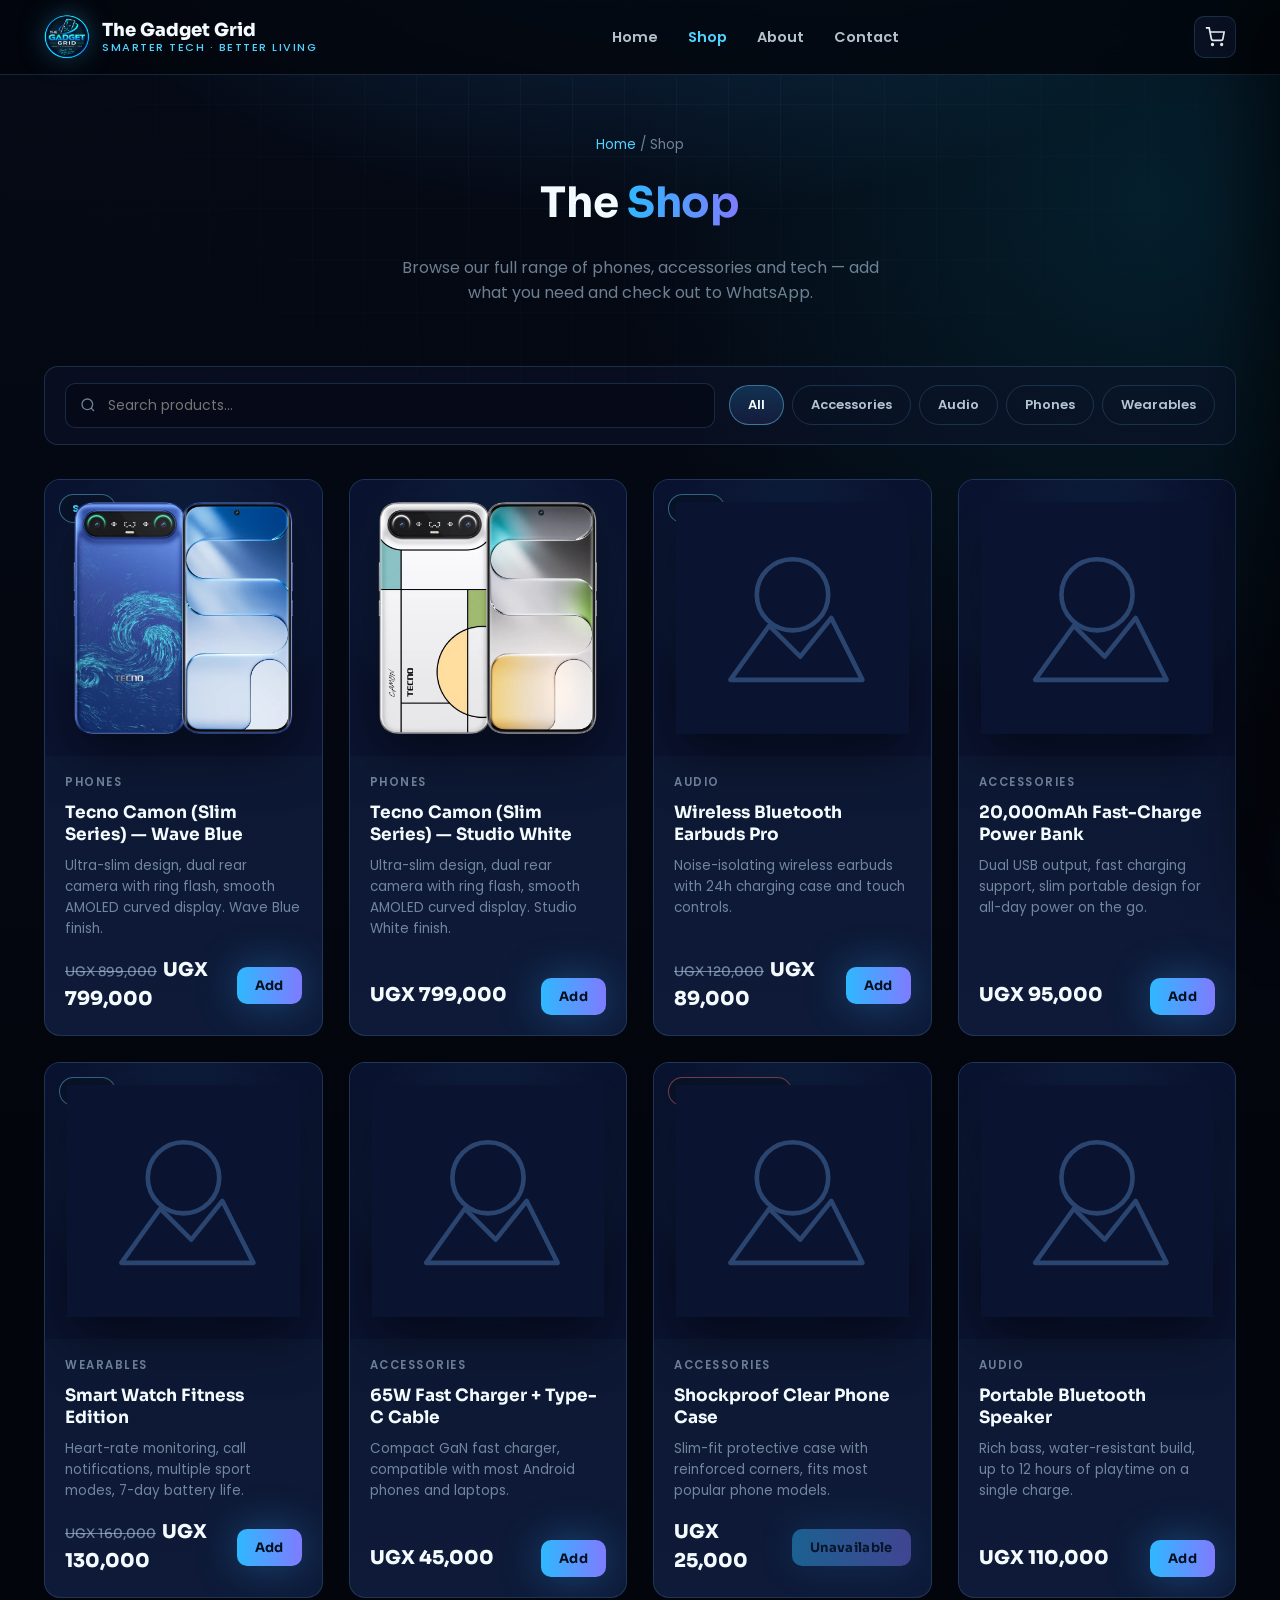
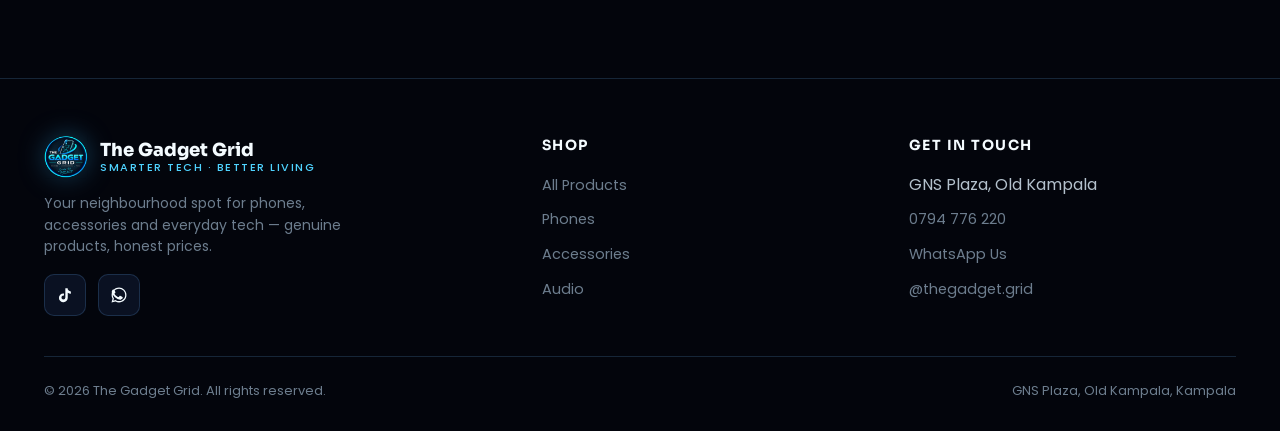
==== shop.html @ 820ccf5f "Add files via upload" ====
<!DOCTYPE html>
<html lang="en">
<head>
<meta charset="UTF-8">
<meta name="viewport" content="width=device-width, initial-scale=1.0">
<title>Shop — The Gadget Grid</title>
<meta name="description" content="Browse phones, accessories, audio and everyday tech at The Gadget Grid, GNS Plaza, Old Kampala.">
<link rel="icon" href="assets/logo.png">
<link rel="stylesheet" href="css/style.css">
</head>
<body class="bg-grid">

<header class="site-header">
  <div class="nav">
    <a href="index.html" class="brand">
      <img src="assets/logo.png" alt="The Gadget Grid logo">
      <div class="brand-name">The Gadget Grid<small>Smarter Tech · Better Living</small></div>
    </a>
    <nav class="nav-links" id="navLinks">
      <a href="index.html">Home</a>
      <a href="shop.html" class="active">Shop</a>
      <a href="index.html#about">About</a>
      <a href="index.html#contact">Contact</a>
    </nav>
    <div class="nav-right">
      <button class="icon-btn" id="cartOpenBtn" aria-label="Open cart">
        <svg width="20" height="20" viewBox="0 0 24 24" fill="none" stroke="currentColor" stroke-width="2"><circle cx="9" cy="21" r="1"/><circle cx="20" cy="21" r="1"/><path d="M1 1h4l2.68 13.39a2 2 0 0 0 2 1.61h9.72a2 2 0 0 0 2-1.61L23 6H6"/></svg>
        <span class="cart-badge" style="display:none">0</span>
      </button>
      <button class="icon-btn nav-toggle" id="navToggle" aria-label="Menu">
        <svg width="20" height="20" viewBox="0 0 24 24" fill="none" stroke="currentColor" stroke-width="2"><line x1="3" y1="12" x2="21" y2="12"/><line x1="3" y1="6" x2="21" y2="6"/><line x1="3" y1="18" x2="21" y2="18"/></svg>
      </button>
    </div>
  </div>
</header>

<section class="page-hero">
  <div class="container">
    <div class="breadcrumb"><a href="index.html">Home</a> / Shop</div>
    <h1>The <span class="accent">Shop</span></h1>
    <p style="color:var(--text-2); max-width:520px; margin:14px auto 0;">Browse our full range of phones, accessories and tech — add what you need and check out to WhatsApp.</p>
  </div>
</section>

<section class="section" style="padding-top:20px;">
  <div class="container">
    <div class="shop-toolbar">
      <div class="search-box">
        <svg width="16" height="16" viewBox="0 0 24 24" fill="none" stroke="currentColor" stroke-width="2"><circle cx="11" cy="11" r="8"/><line x1="21" y1="21" x2="16.65" y2="16.65"/></svg>
        <input type="text" id="searchInput" placeholder="Search products…">
      </div>
      <div class="filter-pills" id="filterPills"></div>
    </div>

    <div class="grid-products" id="shopGrid">
      <div class="empty-state">Loading products…</div>
    </div>
  </div>
</section>

<footer class="site-footer">
  <div class="container">
    <div class="footer-grid">
      <div class="footer-brand">
        <div class="brand">
          <img src="assets/logo.png" alt="The Gadget Grid logo" style="width:44px;height:44px;">
          <div class="brand-name">The Gadget Grid<small>Smarter Tech · Better Living</small></div>
        </div>
        <p>Your neighbourhood spot for phones, accessories and everyday tech — genuine products, honest prices.</p>
        <div class="social-row">
          <a class="icon-btn" href="https://www.tiktok.com/@thegadget.grid" target="_blank" rel="noopener" aria-label="TikTok">
            <svg width="18" height="18" viewBox="0 0 24 24" fill="currentColor"><path d="M16.6 5.82s.51.5 0 0A4.278 4.278 0 0 1 15.54 3h-3.09v12.4a2.59 2.59 0 1 1-2.59-2.59c.27 0 .53.04.77.12V9.94a5.89 5.89 0 0 0-.77-.05A5.89 5.89 0 1 0 15.68 15.4V9.13a7.14 7.14 0 0 0 4.16 1.34V7.4a4.278 4.278 0 0 1-3.24-1.58z"/></svg>
          </a>
          <a class="icon-btn" href="https://wa.me/256794776220" target="_blank" rel="noopener" data-whatsapp-link aria-label="WhatsApp">
            <svg width="18" height="18" viewBox="0 0 24 24" fill="currentColor"><path d="M12.04 2C6.58 2 2.13 6.45 2.13 11.91c0 1.75.46 3.48 1.32 5L2 22l5.24-1.38a9.9 9.9 0 0 0 4.8 1.22h.01c5.46 0 9.9-4.45 9.9-9.91 0-2.65-1.03-5.14-2.9-7.01A9.87 9.87 0 0 0 12.04 2m0 1.67a8.23 8.23 0 0 1 8.23 8.24c0 4.54-3.7 8.23-8.24 8.23a8.2 8.2 0 0 1-4.19-1.15l-.3-.18-3.11.82.83-3.03-.2-.31a8.2 8.2 0 0 1-1.26-4.38c0-4.54 3.7-8.24 8.24-8.24m4.72 11.02c-.09-.15-.33-.24-.68-.42-.36-.18-2.1-1.04-2.42-1.16-.33-.12-.57-.18-.8.18-.24.36-.92 1.16-1.13 1.4-.21.24-.42.27-.77.09-.36-.18-1.5-.56-2.86-1.78-1.06-.94-1.77-2.11-1.98-2.47-.21-.36-.02-.55.16-.73.16-.16.36-.42.55-.63.18-.21.24-.36.36-.6.12-.24.06-.45-.03-.63-.09-.18-.8-1.94-1.1-2.66-.29-.7-.58-.6-.8-.61-.21-.01-.45-.01-.69-.01-.24 0-.63.09-.96.45-.33.36-1.26 1.23-1.26 3s1.29 3.48 1.47 3.72c.18.24 2.54 3.88 6.16 5.44.86.37 1.53.6 2.05.76.86.27 1.65.24 2.27.14.69-.1 2.1-.86 2.4-1.69.3-.83.3-1.54.21-1.69z"/></svg>
          </a>
        </div>
      </div>
      <div class="footer-col">
        <h4>Shop</h4>
        <ul>
          <li><a href="shop.html">All Products</a></li>
          <li><a href="shop.html?cat=Phones">Phones</a></li>
          <li><a href="shop.html?cat=Accessories">Accessories</a></li>
          <li><a href="shop.html?cat=Audio">Audio</a></li>
        </ul>
      </div>
      <div class="footer-col">
        <h4>Get In Touch</h4>
        <ul>
          <li>GNS Plaza, Old Kampala</li>
          <li><a href="tel:0794776220">0794 776 220</a></li>
          <li><a href="https://wa.me/256794776220" data-whatsapp-link>WhatsApp Us</a></li>
          <li><a href="https://www.tiktok.com/@thegadget.grid" target="_blank" rel="noopener">@thegadget.grid</a></li>
        </ul>
      </div>
    </div>
    <div class="footer-bottom">
      <span>&copy; <span id="year"></span> The Gadget Grid. All rights reserved.</span>
      <span>GNS Plaza, Old Kampala, Kampala</span>
    </div>
  </div>
</footer>

<div class="overlay" id="cartOverlay"></div>
<aside class="cart-drawer" id="cartDrawer">
  <div class="cart-head">
    <h3>Your Cart</h3>
    <button class="cart-close" id="cartCloseBtn">&times;</button>
  </div>
  <div class="cart-items" id="cartItems"></div>
  <div class="cart-foot">
    <div class="cart-total-row"><span>Total</span><span id="cartTotal">UGX 0</span></div>
    <a href="checkout.html" class="btn btn-primary btn-block">Checkout</a>
  </div>
</aside>
<div class="toast" id="toast"></div>

<script src="js/config.js"></script>
<script src="js/products.js"></script>
<script src="js/cart.js"></script>
<script src="js/ui.js"></script>
<script>
  let ALL_PRODUCTS = [];
  let ACTIVE_CATEGORY = "All";

  function getParam(name) {
    return new URLSearchParams(window.location.search).get(name);
  }

  async function initShop() {
    ALL_PRODUCTS = await loadProducts();
    registerProducts(ALL_PRODUCTS);

    const categories = ["All", ...Array.from(new Set(ALL_PRODUCTS.map(p => p.category))).sort()];
    const fromUrl = getParam("cat");
    if (fromUrl && categories.includes(fromUrl)) ACTIVE_CATEGORY = fromUrl;

    document.getElementById("filterPills").innerHTML = categories.map(c =>
      `<button class="pill ${c === ACTIVE_CATEGORY ? "active" : ""}" data-cat="${c}">${c}</button>`
    ).join("");

    document.querySelectorAll(".pill").forEach(btn => {
      btn.addEventListener("click", () => {
        ACTIVE_CATEGORY = btn.getAttribute("data-cat");
        document.querySelectorAll(".pill").forEach(b => b.classList.remove("active"));
        btn.classList.add("active");
        renderShopGrid();
      });
    });

    document.getElementById("searchInput").addEventListener("input", renderShopGrid);

    renderShopGrid();
  }

  function renderShopGrid() {
    const query = (document.getElementById("searchInput").value || "").toLowerCase().trim();
    let list = ALL_PRODUCTS;
    if (ACTIVE_CATEGORY !== "All") list = list.filter(p => p.category === ACTIVE_CATEGORY);
    if (query) list = list.filter(p =>
      p.name.toLowerCase().includes(query) || (p.description || "").toLowerCase().includes(query)
    );

    const grid = document.getElementById("shopGrid");
    if (!list.length) {
      grid.innerHTML = `<div class="empty-state" style="grid-column:1/-1;">No products match your search. Try a different keyword or category.</div>`;
      return;
    }
    grid.innerHTML = list.map(productCardHTML).join("");
  }

  initShop();
</script>
</body>
</html>
---- css/style.css ----
/* ==========================================================================
   The Gadget Grid — Site Styles
   Theme: dark navy / neon blue-cyan, matches brand logo + poster
   ========================================================================== */

@import url('https://fonts.googleapis.com/css2?family=Poppins:wght@400;500;600;700;800&family=Sora:wght@600;700;800&display=swap');

:root{
  --bg-0:#03050c;
  --bg-1:#050a16;
  --bg-2:#0a1226;
  --panel:#0c1630;
  --panel-2:#0e1a38;
  --border:rgba(110,190,255,0.18);
  --border-strong:rgba(110,210,255,0.45);
  --text-0:#f4fbff;
  --text-1:rgba(220,235,248,0.82);
  --text-2:rgba(175,200,222,0.62);
  --cyan:#4fd3ff;
  --blue:#2fa8ff;
  --violet:#7f7bff;
  --grad: linear-gradient(90deg,#2fb8ff,#7f7bff);
  --shadow-glow: 0 0 40px rgba(50,170,255,0.35);
  --radius:16px;
  --maxw:1240px;
}

*,*::before,*::after{ box-sizing:border-box; }
html{ scroll-behavior:smooth; }
body{
  margin:0;
  background: var(--bg-0);
  color:var(--text-1);
  font-family:'Poppins',sans-serif;
  font-size:16px;
  line-height:1.55;
  -webkit-font-smoothing:antialiased;
}

img{ max-width:100%; display:block; }
a{ color:inherit; text-decoration:none; }
ul{ list-style:none; margin:0; padding:0; }
button{ font-family:inherit; cursor:pointer; }
input,select,textarea{ font-family:inherit; }

.container{ max-width:var(--maxw); margin:0 auto; padding:0 24px; }

h1,h2,h3,h4{
  font-family:'Sora',sans-serif;
  color:var(--text-0);
  margin:0 0 .5em;
  letter-spacing:-0.3px;
}

.accent{
  background: var(--grad);
  -webkit-background-clip:text;
  background-clip:text;
  color:transparent;
}

.eyebrow{
  display:inline-flex;
  align-items:center;
  gap:10px;
  padding:8px 20px;
  border-radius:999px;
  border:1px solid var(--border-strong);
  background: linear-gradient(180deg, rgba(20,45,75,0.55), rgba(10,20,40,0.35));
  color:#a9e6ff;
  font-family:'Sora',sans-serif;
  font-weight:700;
  font-size:12px;
  letter-spacing:3px;
  text-transform:uppercase;
}

/* backgrounds --------------------------------------------------------- */
.bg-grid{
  position:relative;
  background:
    radial-gradient(1100px 700px at 50% -10%, rgba(45,160,255,0.28), rgba(45,160,255,0) 60%),
    radial-gradient(900px 900px at 90% 10%, rgba(0,225,255,0.10), rgba(0,225,255,0) 60%),
    linear-gradient(180deg, var(--bg-1) 0%, var(--bg-0) 60%);
}
.bg-grid::before{
  content:"";
  position:absolute; inset:0;
  background-image:
    linear-gradient(rgba(80,190,255,0.06) 1px, transparent 1px),
    linear-gradient(90deg, rgba(80,190,255,0.06) 1px, transparent 1px);
  background-size:52px 52px;
  -webkit-mask-image: radial-gradient(1000px 700px at 50% 0%, #000 0%, transparent 75%);
  mask-image: radial-gradient(1000px 700px at 50% 0%, #000 0%, transparent 75%);
  pointer-events:none;
}

/* buttons --------------------------------------------------------------- */
.btn{
  display:inline-flex;
  align-items:center;
  justify-content:center;
  gap:10px;
  padding:14px 30px;
  border-radius:12px;
  font-family:'Sora',sans-serif;
  font-weight:700;
  font-size:15px;
  letter-spacing:.3px;
  border:none;
  transition:transform .15s ease, box-shadow .15s ease, opacity .15s ease;
}
.btn:active{ transform:translateY(1px); }
.btn-primary{
  background: var(--grad);
  color:#04101f;
  box-shadow: var(--shadow-glow);
}
.btn-primary:hover{ opacity:.92; box-shadow:0 0 55px rgba(60,180,255,0.5); }
.btn-outline{
  background:transparent;
  color:var(--text-0);
  border:1px solid var(--border-strong);
}
.btn-outline:hover{ background:rgba(80,190,255,0.08); }
.btn-block{ width:100%; }
.btn-sm{ padding:10px 18px; font-size:13px; border-radius:10px; }
.btn[disabled]{ opacity:.45; cursor:not-allowed; }

/* nav --------------------------------------------------------------- */
.site-header{
  position:sticky; top:0; z-index:100;
  background:rgba(3,5,12,0.82);
  backdrop-filter:blur(14px);
  border-bottom:1px solid var(--border);
}
.nav{
  display:flex; align-items:center; justify-content:space-between;
  padding:14px 24px;
  max-width:var(--maxw); margin:0 auto;
}
.brand{ display:flex; align-items:center; gap:12px; }
.brand img{ width:46px; height:46px; object-fit:contain; filter:drop-shadow(0 0 12px rgba(60,190,255,0.5)); }
.brand-name{ font-family:'Sora',sans-serif; font-weight:800; color:var(--text-0); font-size:18px; line-height:1.15; }
.brand-name small{ display:block; font-family:'Poppins',sans-serif; font-weight:500; font-size:11px; letter-spacing:1.5px; color:var(--cyan); text-transform:uppercase; }

.nav-links{ display:flex; align-items:center; gap:30px; }
.nav-links a{
  font-weight:600; font-size:14.5px; color:var(--text-1);
  position:relative; padding:6px 0;
}
.nav-links a:hover{ color:var(--text-0); }
.nav-links a.active{ color:var(--cyan); }

.nav-right{ display:flex; align-items:center; gap:14px; }

.icon-btn{
  position:relative;
  width:42px; height:42px;
  border-radius:10px;
  border:1px solid var(--border);
  background:rgba(15,25,50,0.6);
  display:flex; align-items:center; justify-content:center;
  color:var(--text-0);
}
.icon-btn:hover{ border-color:var(--border-strong); }
.cart-badge{
  position:absolute; top:-6px; right:-6px;
  min-width:20px; height:20px; padding:0 5px;
  border-radius:999px;
  background:var(--grad);
  color:#04101f;
  font-size:11px; font-weight:800;
  display:flex; align-items:center; justify-content:center;
}

.nav-toggle{ display:none; }

/* hero --------------------------------------------------------------- */
.hero{
  padding:92px 0 70px;
  text-align:center;
  position:relative;
  overflow:hidden;
}
.hero .eyebrow{ margin-bottom:26px; }
.hero h1{ font-size:56px; line-height:1.06; max-width:820px; margin-left:auto; margin-right:auto; }
.hero p.lead{ max-width:560px; margin:22px auto 0; font-size:18px; color:var(--text-1); }
.hero-cta{ display:flex; gap:16px; justify-content:center; margin-top:38px; flex-wrap:wrap; }

.hero-media{
  margin-top:56px;
  display:flex; justify-content:center;
}
.hero-media img{
  max-width:920px;
  width:100%;
  border-radius:22px;
  border:1px solid var(--border);
  box-shadow:0 30px 90px rgba(0,0,0,0.55), 0 0 60px rgba(50,150,255,0.18);
}

/* section shell --------------------------------------------------------------- */
.section{ padding:80px 0; }
.section-head{ text-align:center; max-width:640px; margin:0 auto 46px; }
.section-head h2{ font-size:36px; }
.section-head p{ color:var(--text-2); font-size:16px; margin-top:10px; }

/* product grid --------------------------------------------------------------- */
.grid-products{
  display:grid;
  grid-template-columns:repeat(auto-fill, minmax(250px,1fr));
  gap:26px;
}

.card{
  background:linear-gradient(180deg, var(--panel), var(--panel-2));
  border:1px solid var(--border);
  border-radius:var(--radius);
  overflow:hidden;
  display:flex; flex-direction:column;
  transition:transform .18s ease, border-color .18s ease, box-shadow .18s ease;
  position:relative;
}
.card:hover{
  transform:translateY(-6px);
  border-color:var(--border-strong);
  box-shadow:0 24px 50px rgba(0,0,0,0.45), 0 0 34px rgba(50,160,255,0.16);
}
.card-media{
  position:relative;
  aspect-ratio:1/1;
  display:flex; align-items:center; justify-content:center;
  background:
    radial-gradient(220px 220px at 50% 40%, rgba(60,180,255,0.16), rgba(60,180,255,0) 70%),
    #0a1330;
  padding:22px;
}
.card-media img{ max-height:100%; max-width:100%; object-fit:contain; filter:drop-shadow(0 18px 26px rgba(0,0,0,0.5)); }
.badge{
  position:absolute; top:14px; left:14px;
  padding:5px 12px;
  border-radius:999px;
  font-size:11px; font-weight:700; letter-spacing:1px; text-transform:uppercase;
  background:rgba(10,20,40,0.75);
  border:1px solid var(--border-strong);
  color:var(--cyan);
}
.badge.out{ color:#ff8f8f; border-color:rgba(255,120,120,0.45); }
.card-body{ padding:18px 20px 20px; display:flex; flex-direction:column; gap:10px; flex:1; }
.card-cat{ font-size:11.5px; letter-spacing:1.5px; text-transform:uppercase; color:var(--text-2); font-weight:600; }
.card-title{ font-family:'Sora',sans-serif; font-weight:700; color:var(--text-0); font-size:17px; line-height:1.3; }
.card-desc{ font-size:13.5px; color:var(--text-2); flex:1; }
.card-foot{ display:flex; align-items:center; justify-content:space-between; gap:10px; margin-top:6px; }
.price{ font-family:'Sora',sans-serif; font-weight:800; color:var(--text-0); font-size:19px; }
.price .old{ font-size:13px; font-weight:500; color:var(--text-2); text-decoration:line-through; margin-right:6px; }

/* shop controls --------------------------------------------------------------- */
.shop-toolbar{
  display:flex; flex-wrap:wrap; gap:14px; align-items:center; justify-content:space-between;
  margin-bottom:34px;
  padding:16px 20px;
  border:1px solid var(--border);
  border-radius:14px;
  background:rgba(12,20,45,0.5);
}
.search-box{
  display:flex; align-items:center; gap:10px;
  background:rgba(4,8,20,0.6);
  border:1px solid var(--border);
  border-radius:10px;
  padding:10px 14px;
  min-width:240px; flex:1;
}
.search-box input{
  background:transparent; border:none; outline:none; color:var(--text-0); width:100%; font-size:14px;
}
.search-box svg{ flex-shrink:0; color:var(--text-2); }

.filter-pills{ display:flex; gap:8px; flex-wrap:wrap; }
.pill{
  padding:9px 18px;
  border-radius:999px;
  border:1px solid var(--border);
  background:transparent;
  color:var(--text-1);
  font-size:13px; font-weight:600;
}
.pill.active{
  border-color:var(--border-strong);
  background:linear-gradient(180deg, rgba(50,170,255,0.22), rgba(120,120,255,0.12));
  color:var(--text-0);
}

.empty-state{ text-align:center; padding:70px 20px; color:var(--text-2); }

/* about / info panels --------------------------------------------------------------- */
.panel-grid{
  display:grid;
  grid-template-columns:repeat(auto-fit, minmax(240px,1fr));
  gap:22px;
}
.info-card{
  border:1px solid var(--border);
  border-radius:var(--radius);
  padding:26px;
  background:linear-gradient(180deg, var(--panel), var(--panel-2));
}
.info-card .ic{
  width:46px; height:46px; border-radius:12px;
  display:flex; align-items:center; justify-content:center;
  background:rgba(60,180,255,0.12);
  border:1px solid var(--border-strong);
  color:var(--cyan);
  margin-bottom:16px;
}
.info-card h3{ font-size:17px; margin-bottom:6px; }
.info-card p{ color:var(--text-2); font-size:14.5px; margin:0; }
.info-card a{ color:var(--cyan); font-weight:600; }

/* footer --------------------------------------------------------------- */
.site-footer{
  border-top:1px solid var(--border);
  background:var(--bg-0);
  padding:56px 0 30px;
}
.footer-grid{
  display:grid;
  grid-template-columns:1.4fr 1fr 1fr;
  gap:40px;
  margin-bottom:40px;
}
.footer-brand p{ color:var(--text-2); font-size:14px; max-width:320px; margin-top:14px; }
.footer-col h4{ font-size:14px; text-transform:uppercase; letter-spacing:1.5px; color:var(--text-0); margin-bottom:16px; }
.footer-col li{ margin-bottom:10px; }
.footer-col a{ color:var(--text-2); font-size:14.5px; }
.footer-col a:hover{ color:var(--cyan); }
.social-row{ display:flex; gap:12px; margin-top:16px; }
.footer-bottom{
  border-top:1px solid var(--border);
  padding-top:24px;
  display:flex; justify-content:space-between; flex-wrap:wrap; gap:10px;
  color:var(--text-2); font-size:13px;
}

/* cart drawer --------------------------------------------------------------- */
.overlay{
  position:fixed; inset:0; background:rgba(2,4,10,0.6);
  backdrop-filter:blur(2px);
  opacity:0; pointer-events:none; transition:opacity .25s ease;
  z-index:200;
}
.overlay.open{ opacity:1; pointer-events:auto; }

.cart-drawer{
  position:fixed; top:0; right:0; bottom:0;
  width:420px; max-width:92vw;
  background:var(--bg-1);
  border-left:1px solid var(--border);
  z-index:210;
  display:flex; flex-direction:column;
  transform:translateX(100%);
  transition:transform .28s ease;
  box-shadow:-30px 0 60px rgba(0,0,0,0.5);
}
.cart-drawer.open{ transform:translateX(0); }
.cart-head{
  display:flex; align-items:center; justify-content:space-between;
  padding:22px 24px; border-bottom:1px solid var(--border);
}
.cart-head h3{ margin:0; font-size:19px; }
.cart-close{ background:none; border:none; color:var(--text-1); font-size:22px; }
.cart-items{ flex:1; overflow-y:auto; padding:10px 24px; }
.cart-item{
  display:flex; gap:14px; padding:16px 0; border-bottom:1px solid var(--border);
}
.cart-item img{ width:64px; height:64px; object-fit:contain; background:#0a1330; border-radius:10px; padding:6px; border:1px solid var(--border); }
.cart-item-info{ flex:1; }
.cart-item-info .name{ font-weight:600; color:var(--text-0); font-size:14.5px; }
.cart-item-info .meta{ font-size:12.5px; color:var(--text-2); margin-top:2px; }
.qty-row{ display:flex; align-items:center; gap:10px; margin-top:8px; }
.qty-btn{
  width:26px; height:26px; border-radius:7px; border:1px solid var(--border);
  background:transparent; color:var(--text-0); font-weight:700; font-size:14px;
  display:flex; align-items:center; justify-content:center;
}
.qty-val{ font-size:13.5px; font-weight:700; min-width:16px; text-align:center; }
.remove-link{ font-size:12px; color:#ff9a9a; margin-left:auto; font-weight:600; }
.cart-foot{ padding:22px 24px; border-top:1px solid var(--border); }
.cart-total-row{ display:flex; justify-content:space-between; font-family:'Sora',sans-serif; font-weight:700; color:var(--text-0); font-size:17px; margin-bottom:16px; }

/* forms --------------------------------------------------------------- */
.field{ margin-bottom:18px; }
.field label{ display:block; font-size:13.5px; font-weight:600; color:var(--text-1); margin-bottom:8px; }
.field input, .field textarea, .field select{
  width:100%;
  background:rgba(4,8,20,0.6);
  border:1px solid var(--border);
  border-radius:10px;
  padding:13px 14px;
  color:var(--text-0);
  font-size:14.5px;
  outline:none;
}
.field input:focus, .field textarea:focus, .field select:focus{ border-color:var(--border-strong); }
.field-row{ display:grid; grid-template-columns:1fr 1fr; gap:16px; }

/* checkout page --------------------------------------------------------------- */
.checkout-grid{ display:grid; grid-template-columns:1.3fr 1fr; gap:40px; align-items:start; }
.summary-card{
  border:1px solid var(--border); border-radius:var(--radius);
  background:linear-gradient(180deg, var(--panel), var(--panel-2));
  padding:26px; position:sticky; top:100px;
}
.summary-line{ display:flex; justify-content:space-between; font-size:14.5px; color:var(--text-1); margin-bottom:12px; }
.summary-line.total{ font-family:'Sora',sans-serif; font-weight:800; color:var(--text-0); font-size:20px; border-top:1px solid var(--border); padding-top:16px; margin-top:6px; }

/* page hero (non-home) --------------------------------------------------------------- */
.page-hero{ padding:60px 0 40px; text-align:center; }
.page-hero h1{ font-size:42px; }
.breadcrumb{ color:var(--text-2); font-size:13.5px; margin-bottom:14px; }
.breadcrumb a{ color:var(--cyan); }

/* toast --------------------------------------------------------------- */
.toast{
  position:fixed; bottom:26px; left:50%; transform:translateX(-50%) translateY(20px);
  background:var(--panel-2); border:1px solid var(--border-strong);
  color:var(--text-0); padding:14px 22px; border-radius:12px;
  font-size:14px; font-weight:600;
  box-shadow:0 20px 40px rgba(0,0,0,0.5);
  z-index:300; opacity:0; pointer-events:none; transition:all .25s ease;
}
.toast.show{ opacity:1; transform:translateX(-50%) translateY(0); }

/* responsive --------------------------------------------------------------- */
@media (max-width:900px){
  .footer-grid{ grid-template-columns:1fr 1fr; }
  .checkout-grid{ grid-template-columns:1fr; }
  .summary-card{ position:static; }
}
@media (max-width:760px){
  .nav-links{
    position:fixed; top:73px; left:0; right:0;
    height:calc(100vh - 73px);
    background:var(--bg-1);
    flex-direction:column; align-items:flex-start; gap:0;
    padding:10px 24px 30px;
    transform:translateY(-120%); transition:transform .25s ease;
    z-index:99; border-top:1px solid var(--border);
    overflow-y:auto;
    pointer-events:none;
  }
  .nav-links.open{ transform:translateY(0); pointer-events:auto; }
  .nav-links a{ width:100%; padding:16px 0; border-bottom:1px solid var(--border); }
  .nav-toggle{ display:flex; }
  .hero h1{ font-size:36px; }
  .hero p.lead{ font-size:16px; }
  .section{ padding:56px 0; }
  .footer-grid{ grid-template-columns:1fr; gap:30px; }
  .field-row{ grid-template-columns:1fr; }
}
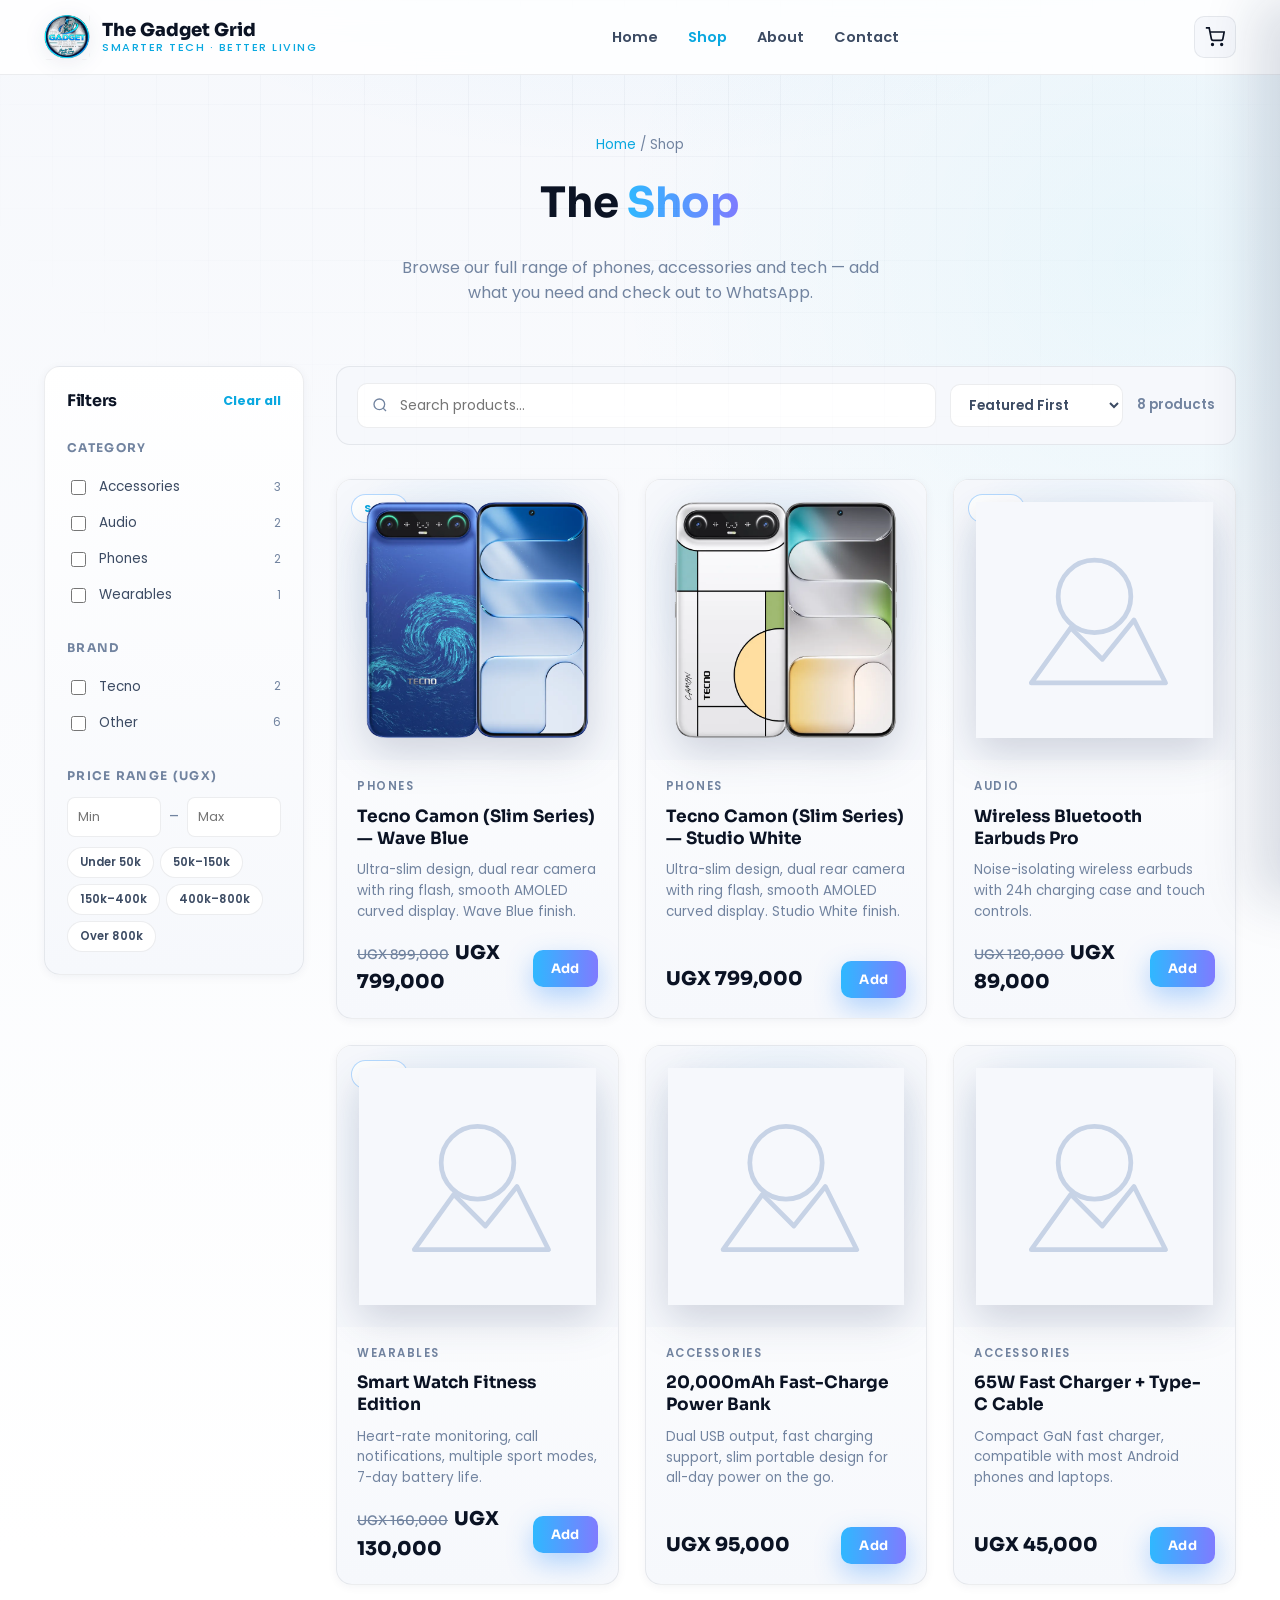
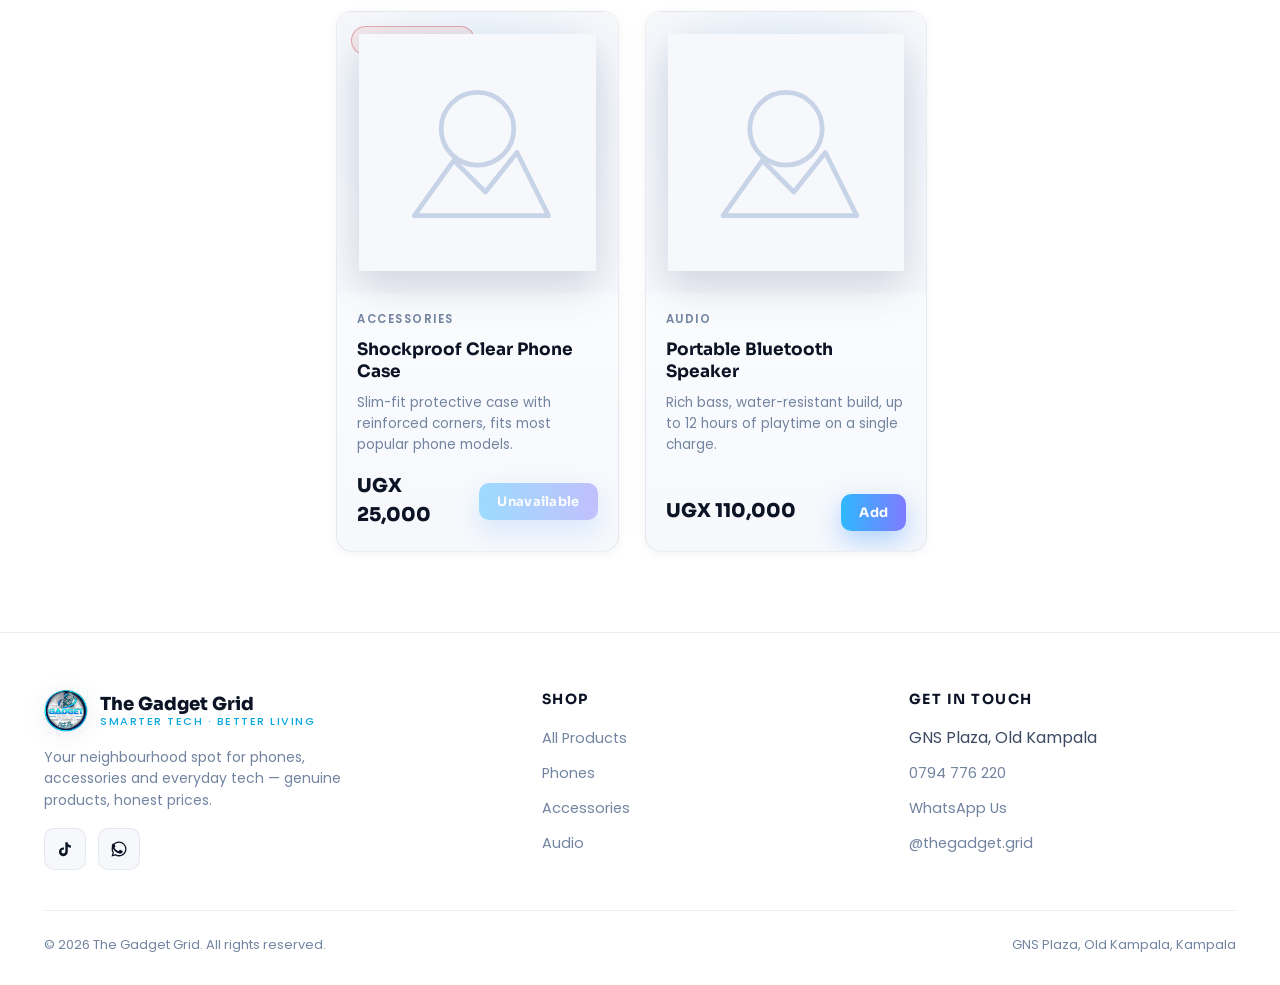
==== commit 9a12f1db: "Add files via upload" ====
--- a/shop.html
+++ b/shop.html
@@ -43,18 +43,56 @@
 </section>
 
 <section class="section" style="padding-top:20px;">
-  <div class="container">
-    <div class="shop-toolbar">
-      <div class="search-box">
-        <svg width="16" height="16" viewBox="0 0 24 24" fill="none" stroke="currentColor" stroke-width="2"><circle cx="11" cy="11" r="8"/><line x1="21" y1="21" x2="16.65" y2="16.65"/></svg>
-        <input type="text" id="searchInput" placeholder="Search products…">
-      </div>
-      <div class="filter-pills" id="filterPills"></div>
+  <div class="container shop-layout">
+
+    <aside class="shop-sidebar" id="shopSidebar">
+      <div class="sidebar-head">
+        <h3>Filters</h3>
+        <button class="link-btn" id="clearFiltersBtn">Clear all</button>
+      </div>
+
+      <div class="filter-group">
+        <h4>Category</h4>
+        <div class="filter-list" id="categoryFilters"></div>
+      </div>
+
+      <div class="filter-group" id="brandFilterGroup">
+        <h4>Brand</h4>
+        <div class="filter-list" id="brandFilters"></div>
+      </div>
+
+      <div class="filter-group">
+        <h4>Price Range (UGX)</h4>
+        <div class="price-inputs">
+          <input type="number" inputmode="numeric" id="minPriceInput" placeholder="Min" min="0">
+          <span>–</span>
+          <input type="number" inputmode="numeric" id="maxPriceInput" placeholder="Max" min="0">
+        </div>
+        <div class="price-chips" id="priceChips"></div>
+      </div>
+    </aside>
+
+    <div class="shop-main">
+      <div class="shop-toolbar">
+        <div class="search-box">
+          <svg width="16" height="16" viewBox="0 0 24 24" fill="none" stroke="currentColor" stroke-width="2"><circle cx="11" cy="11" r="8"/><line x1="21" y1="21" x2="16.65" y2="16.65"/></svg>
+          <input type="text" id="searchInput" placeholder="Search products…">
+        </div>
+        <button class="btn btn-outline btn-sm mobile-filter-toggle" id="mobileFilterToggle">Filters</button>
+        <select class="sort-select" id="sortSelect">
+          <option value="featured">Featured First</option>
+          <option value="price-asc">Price: Low to High</option>
+          <option value="price-desc">Price: High to Low</option>
+          <option value="name-asc">Name: A–Z</option>
+        </select>
+        <div class="shop-result-count" id="resultCount"></div>
+      </div>
+
+      <div class="grid-products" id="shopGrid">
+        <div class="empty-state">Loading products…</div>
+      </div>
     </div>
 
-    <div class="grid-products" id="shopGrid">
-      <div class="empty-state">Loading products…</div>
-    </div>
   </div>
 </section>
 
@@ -122,7 +160,30 @@
 <script src="js/ui.js"></script>
 <script>
   let ALL_PRODUCTS = [];
-  let ACTIVE_CATEGORY = "All";
+  const SELECTED_CATEGORIES = new Set();
+  const SELECTED_BRANDS = new Set();
+
+  // Known brand keywords, checked against each product name (order matters —
+  // more specific brands first). Anything left over is bucketed as "Other".
+  const BRAND_KEYWORDS = [
+    ["iphone", "Apple"], ["samsung", "Samsung"], ["tecno", "Tecno"], ["infinix", "Infinix"],
+    ["itel", "itel"], ["redmi", "Xiaomi"], ["poco", "Xiaomi"], ["xiaomi", "Xiaomi"], ["oppo", "OPPO"],
+    ["jbl", "JBL"], ["anker", "Anker"], ["oraimo", "Oraimo"], ["sandisk", "SanDisk"],
+    ["besundy", "Besundy"], ["goojprt", "GOOJPRT"], ["xdobo", "XDOBO"], ["boombest", "Boombest"]
+  ];
+  function detectBrand(name) {
+    const lower = (name || "").toLowerCase();
+    for (const [kw, label] of BRAND_KEYWORDS) if (lower.includes(kw)) return label;
+    return "Other";
+  }
+
+  const PRICE_CHIPS = [
+    { label: "Under 50k", min: "", max: 50000 },
+    { label: "50k–150k", min: 50000, max: 150000 },
+    { label: "150k–400k", min: 150000, max: 400000 },
+    { label: "400k–800k", min: 400000, max: 800000 },
+    { label: "Over 800k", min: 800000, max: "" }
+  ];
 
   function getParam(name) {
     return new URLSearchParams(window.location.search).get(name);
@@ -131,40 +192,135 @@
   async function initShop() {
     ALL_PRODUCTS = await loadProducts();
     registerProducts(ALL_PRODUCTS);
-
-    const categories = ["All", ...Array.from(new Set(ALL_PRODUCTS.map(p => p.category))).sort()];
+    ALL_PRODUCTS.forEach(p => { p.brand = detectBrand(p.name); });
+
+    // Categories -------------------------------------------------------
+    const categories = Array.from(new Set(ALL_PRODUCTS.map(p => p.category))).sort();
     const fromUrl = getParam("cat");
-    if (fromUrl && categories.includes(fromUrl)) ACTIVE_CATEGORY = fromUrl;
-
-    document.getElementById("filterPills").innerHTML = categories.map(c =>
-      `<button class="pill ${c === ACTIVE_CATEGORY ? "active" : ""}" data-cat="${c}">${c}</button>`
-    ).join("");
-
-    document.querySelectorAll(".pill").forEach(btn => {
-      btn.addEventListener("click", () => {
-        ACTIVE_CATEGORY = btn.getAttribute("data-cat");
-        document.querySelectorAll(".pill").forEach(b => b.classList.remove("active"));
-        btn.classList.add("active");
+    if (fromUrl && categories.includes(fromUrl)) SELECTED_CATEGORIES.add(fromUrl);
+
+    document.getElementById("categoryFilters").innerHTML = categories.map(c => {
+      const count = ALL_PRODUCTS.filter(p => p.category === c).length;
+      return filterCheckHTML("cat", c, c, count, SELECTED_CATEGORIES.has(c));
+    }).join("");
+
+    // Brands -------------------------------------------------------------
+    const brands = Array.from(new Set(ALL_PRODUCTS.map(p => p.brand))).sort((a, b) => {
+      if (a === "Other") return 1;
+      if (b === "Other") return -1;
+      return a.localeCompare(b);
+    });
+    const brandGroup = document.getElementById("brandFilterGroup");
+    if (brands.length < 2) {
+      brandGroup.style.display = "none";
+    } else {
+      document.getElementById("brandFilters").innerHTML = brands.map(b => {
+        const count = ALL_PRODUCTS.filter(p => p.brand === b).length;
+        return filterCheckHTML("brand", b, b, count, SELECTED_BRANDS.has(b));
+      }).join("");
+    }
+
+    document.querySelectorAll('#categoryFilters input[type=checkbox]').forEach(cb => {
+      cb.addEventListener("change", () => {
+        toggleSetValue(SELECTED_CATEGORIES, cb.value, cb.checked);
         renderShopGrid();
       });
     });
+    document.querySelectorAll('#brandFilters input[type=checkbox]').forEach(cb => {
+      cb.addEventListener("change", () => {
+        toggleSetValue(SELECTED_BRANDS, cb.value, cb.checked);
+        renderShopGrid();
+      });
+    });
+
+    // Price ----------------------------------------------------------------
+    document.getElementById("priceChips").innerHTML = PRICE_CHIPS.map((p, i) =>
+      `<button class="chip" type="button" data-min="${p.min}" data-max="${p.max}">${p.label}</button>`
+    ).join("");
+    document.querySelectorAll("#priceChips .chip").forEach(chip => {
+      chip.addEventListener("click", () => {
+        const isActive = chip.classList.contains("active");
+        document.querySelectorAll("#priceChips .chip").forEach(c => c.classList.remove("active"));
+        document.getElementById("minPriceInput").value = isActive ? "" : chip.getAttribute("data-min");
+        document.getElementById("maxPriceInput").value = isActive ? "" : chip.getAttribute("data-max");
+        if (!isActive) chip.classList.add("active");
+        renderShopGrid();
+      });
+    });
+    document.getElementById("minPriceInput").addEventListener("input", () => {
+      document.querySelectorAll("#priceChips .chip").forEach(c => c.classList.remove("active"));
+      renderShopGrid();
+    });
+    document.getElementById("maxPriceInput").addEventListener("input", () => {
+      document.querySelectorAll("#priceChips .chip").forEach(c => c.classList.remove("active"));
+      renderShopGrid();
+    });
 
     document.getElementById("searchInput").addEventListener("input", renderShopGrid);
 
+    document.getElementById("clearFiltersBtn").addEventListener("click", () => {
+      SELECTED_CATEGORIES.clear();
+      SELECTED_BRANDS.clear();
+      document.querySelectorAll('#categoryFilters input, #brandFilters input').forEach(cb => cb.checked = false);
+      document.querySelectorAll("#priceChips .chip").forEach(c => c.classList.remove("active"));
+      document.getElementById("minPriceInput").value = "";
+      document.getElementById("maxPriceInput").value = "";
+      document.getElementById("searchInput").value = "";
+      renderShopGrid();
+    });
+
+    document.getElementById("mobileFilterToggle").addEventListener("click", () => {
+      document.getElementById("shopSidebar").classList.toggle("open");
+    });
+
+    document.getElementById("sortSelect").addEventListener("change", renderShopGrid);
+
     renderShopGrid();
+  }
+
+  function sortProducts(list, mode) {
+    const sorted = list.slice();
+    if (mode === "price-asc") sorted.sort((a, b) => a.price - b.price);
+    else if (mode === "price-desc") sorted.sort((a, b) => b.price - a.price);
+    else if (mode === "name-asc") sorted.sort((a, b) => a.name.localeCompare(b.name));
+    else sorted.sort((a, b) => (b.featured === "yes") - (a.featured === "yes")); // featured first, stable otherwise
+    return sorted;
+  }
+
+  function filterCheckHTML(group, value, label, count, checked) {
+    return `
+      <label class="filter-check">
+        <input type="checkbox" name="${group}" value="${escapeHTML(value)}" ${checked ? "checked" : ""}>
+        <span>${escapeHTML(label)}</span>
+        <span class="count">${count}</span>
+      </label>`;
+  }
+
+  function toggleSetValue(set, value, on) {
+    if (on) set.add(value); else set.delete(value);
   }
 
   function renderShopGrid() {
     const query = (document.getElementById("searchInput").value || "").toLowerCase().trim();
+    const minPrice = parseFloat(document.getElementById("minPriceInput").value);
+    const maxPrice = parseFloat(document.getElementById("maxPriceInput").value);
+
     let list = ALL_PRODUCTS;
-    if (ACTIVE_CATEGORY !== "All") list = list.filter(p => p.category === ACTIVE_CATEGORY);
+    if (SELECTED_CATEGORIES.size) list = list.filter(p => SELECTED_CATEGORIES.has(p.category));
+    if (SELECTED_BRANDS.size) list = list.filter(p => SELECTED_BRANDS.has(p.brand));
+    if (!isNaN(minPrice)) list = list.filter(p => p.price >= minPrice);
+    if (!isNaN(maxPrice)) list = list.filter(p => p.price <= maxPrice);
     if (query) list = list.filter(p =>
       p.name.toLowerCase().includes(query) || (p.description || "").toLowerCase().includes(query)
     );
+    list = sortProducts(list, document.getElementById("sortSelect").value);
+
+    document.getElementById("resultCount").textContent =
+      list.length + (list.length === 1 ? " product" : " products");
 
     const grid = document.getElementById("shopGrid");
     if (!list.length) {
-      grid.innerHTML = `<div class="empty-state" style="grid-column:1/-1;">No products match your search. Try a different keyword or category.</div>`;
+      grid.innerHTML = `<div class="empty-state" style="grid-column:1/-1;">No products match your filters. Try clearing a filter or a different keyword.</div>`;
       return;
     }
     grid.innerHTML = list.map(productCardHTML).join("");
--- a/css/style.css
+++ b/css/style.css
@@ -1,26 +1,26 @@
 /* ==========================================================================
    The Gadget Grid — Site Styles
-   Theme: dark navy / neon blue-cyan, matches brand logo + poster
+   Theme: light / white canvas, blue-violet brand accent
    ========================================================================== */
 
 @import url('https://fonts.googleapis.com/css2?family=Poppins:wght@400;500;600;700;800&family=Sora:wght@600;700;800&display=swap');
 
 :root{
-  --bg-0:#03050c;
-  --bg-1:#050a16;
-  --bg-2:#0a1226;
-  --panel:#0c1630;
-  --panel-2:#0e1a38;
-  --border:rgba(110,190,255,0.18);
-  --border-strong:rgba(110,210,255,0.45);
-  --text-0:#f4fbff;
-  --text-1:rgba(220,235,248,0.82);
-  --text-2:rgba(175,200,222,0.62);
-  --cyan:#4fd3ff;
-  --blue:#2fa8ff;
+  --bg-0:#ffffff;
+  --bg-1:#f6f8fc;
+  --bg-2:#eef3fa;
+  --panel:#ffffff;
+  --panel-2:#f6f8fc;
+  --border:rgba(20,30,60,0.08);
+  --border-strong:rgba(47,150,255,0.35);
+  --text-0:#0b1324;
+  --text-1:#3c4b63;
+  --text-2:#7284a0;
+  --cyan:#0aa8e0;
+  --blue:#2f8fff;
   --violet:#7f7bff;
   --grad: linear-gradient(90deg,#2fb8ff,#7f7bff);
-  --shadow-glow: 0 0 40px rgba(50,170,255,0.35);
+  --shadow-glow: 0 10px 26px rgba(47,140,255,0.35);
   --radius:16px;
   --maxw:1240px;
 }
@@ -66,8 +66,8 @@
   padding:8px 20px;
   border-radius:999px;
   border:1px solid var(--border-strong);
-  background: linear-gradient(180deg, rgba(20,45,75,0.55), rgba(10,20,40,0.35));
-  color:#a9e6ff;
+  background: rgba(47,168,255,0.07);
+  color:#0a83c9;
   font-family:'Sora',sans-serif;
   font-weight:700;
   font-size:12px;
@@ -79,16 +79,16 @@
 .bg-grid{
   position:relative;
   background:
-    radial-gradient(1100px 700px at 50% -10%, rgba(45,160,255,0.28), rgba(45,160,255,0) 60%),
-    radial-gradient(900px 900px at 90% 10%, rgba(0,225,255,0.10), rgba(0,225,255,0) 60%),
+    radial-gradient(1100px 700px at 50% -10%, rgba(47,168,255,0.10), rgba(47,168,255,0) 60%),
+    radial-gradient(900px 900px at 90% 10%, rgba(0,190,225,0.06), rgba(0,190,225,0) 60%),
     linear-gradient(180deg, var(--bg-1) 0%, var(--bg-0) 60%);
 }
 .bg-grid::before{
   content:"";
   position:absolute; inset:0;
   background-image:
-    linear-gradient(rgba(80,190,255,0.06) 1px, transparent 1px),
-    linear-gradient(90deg, rgba(80,190,255,0.06) 1px, transparent 1px);
+    linear-gradient(rgba(20,40,80,0.045) 1px, transparent 1px),
+    linear-gradient(90deg, rgba(20,40,80,0.045) 1px, transparent 1px);
   background-size:52px 52px;
   -webkit-mask-image: radial-gradient(1000px 700px at 50% 0%, #000 0%, transparent 75%);
   mask-image: radial-gradient(1000px 700px at 50% 0%, #000 0%, transparent 75%);
@@ -113,16 +113,16 @@
 .btn:active{ transform:translateY(1px); }
 .btn-primary{
   background: var(--grad);
-  color:#04101f;
+  color:#ffffff;
   box-shadow: var(--shadow-glow);
 }
-.btn-primary:hover{ opacity:.92; box-shadow:0 0 55px rgba(60,180,255,0.5); }
+.btn-primary:hover{ opacity:.92; box-shadow:0 14px 34px rgba(47,140,255,0.45); }
 .btn-outline{
-  background:transparent;
+  background:#ffffff;
   color:var(--text-0);
   border:1px solid var(--border-strong);
 }
-.btn-outline:hover{ background:rgba(80,190,255,0.08); }
+.btn-outline:hover{ background:rgba(47,168,255,0.06); }
 .btn-block{ width:100%; }
 .btn-sm{ padding:10px 18px; font-size:13px; border-radius:10px; }
 .btn[disabled]{ opacity:.45; cursor:not-allowed; }
@@ -130,7 +130,7 @@
 /* nav --------------------------------------------------------------- */
 .site-header{
   position:sticky; top:0; z-index:100;
-  background:rgba(3,5,12,0.82);
+  background:rgba(255,255,255,0.85);
   backdrop-filter:blur(14px);
   border-bottom:1px solid var(--border);
 }
@@ -140,7 +140,7 @@
   max-width:var(--maxw); margin:0 auto;
 }
 .brand{ display:flex; align-items:center; gap:12px; }
-.brand img{ width:46px; height:46px; object-fit:contain; filter:drop-shadow(0 0 12px rgba(60,190,255,0.5)); }
+.brand img{ width:46px; height:46px; object-fit:contain; filter:drop-shadow(0 4px 10px rgba(20,40,80,0.15)); }
 .brand-name{ font-family:'Sora',sans-serif; font-weight:800; color:var(--text-0); font-size:18px; line-height:1.15; }
 .brand-name small{ display:block; font-family:'Poppins',sans-serif; font-weight:500; font-size:11px; letter-spacing:1.5px; color:var(--cyan); text-transform:uppercase; }
 
@@ -159,7 +159,7 @@
   width:42px; height:42px;
   border-radius:10px;
   border:1px solid var(--border);
-  background:rgba(15,25,50,0.6);
+  background:var(--bg-1);
   display:flex; align-items:center; justify-content:center;
   color:var(--text-0);
 }
@@ -169,7 +169,7 @@
   min-width:20px; height:20px; padding:0 5px;
   border-radius:999px;
   background:var(--grad);
-  color:#04101f;
+  color:#ffffff;
   font-size:11px; font-weight:800;
   display:flex; align-items:center; justify-content:center;
 }
@@ -197,7 +197,7 @@
   width:100%;
   border-radius:22px;
   border:1px solid var(--border);
-  box-shadow:0 30px 90px rgba(0,0,0,0.55), 0 0 60px rgba(50,150,255,0.18);
+  box-shadow:0 24px 60px rgba(20,40,80,0.16), 0 0 40px rgba(47,150,255,0.10);
 }
 
 /* section shell --------------------------------------------------------------- */
@@ -221,32 +221,33 @@
   display:flex; flex-direction:column;
   transition:transform .18s ease, border-color .18s ease, box-shadow .18s ease;
   position:relative;
+  box-shadow:0 2px 10px rgba(20,40,80,0.05);
 }
 .card:hover{
   transform:translateY(-6px);
   border-color:var(--border-strong);
-  box-shadow:0 24px 50px rgba(0,0,0,0.45), 0 0 34px rgba(50,160,255,0.16);
+  box-shadow:0 20px 40px rgba(20,40,80,0.12), 0 0 24px rgba(47,150,255,0.10);
 }
 .card-media{
   position:relative;
   aspect-ratio:1/1;
   display:flex; align-items:center; justify-content:center;
   background:
-    radial-gradient(220px 220px at 50% 40%, rgba(60,180,255,0.16), rgba(60,180,255,0) 70%),
-    #0a1330;
+    radial-gradient(220px 220px at 50% 40%, rgba(47,168,255,0.10), rgba(47,168,255,0) 70%),
+    var(--bg-1);
   padding:22px;
 }
-.card-media img{ max-height:100%; max-width:100%; object-fit:contain; filter:drop-shadow(0 18px 26px rgba(0,0,0,0.5)); }
+.card-media img{ max-height:100%; max-width:100%; object-fit:contain; filter:drop-shadow(0 14px 20px rgba(20,40,80,0.18)); }
 .badge{
   position:absolute; top:14px; left:14px;
   padding:5px 12px;
   border-radius:999px;
   font-size:11px; font-weight:700; letter-spacing:1px; text-transform:uppercase;
-  background:rgba(10,20,40,0.75);
+  background:rgba(255,255,255,0.9);
   border:1px solid var(--border-strong);
   color:var(--cyan);
 }
-.badge.out{ color:#ff8f8f; border-color:rgba(255,120,120,0.45); }
+.badge.out{ color:#c23f3f; border-color:rgba(214,69,69,0.4); background:rgba(214,69,69,0.08); }
 .card-body{ padding:18px 20px 20px; display:flex; flex-direction:column; gap:10px; flex:1; }
 .card-cat{ font-size:11.5px; letter-spacing:1.5px; text-transform:uppercase; color:var(--text-2); font-weight:600; }
 .card-title{ font-family:'Sora',sans-serif; font-weight:700; color:var(--text-0); font-size:17px; line-height:1.3; }
@@ -262,11 +263,11 @@
   padding:16px 20px;
   border:1px solid var(--border);
   border-radius:14px;
-  background:rgba(12,20,45,0.5);
+  background:var(--bg-1);
 }
 .search-box{
   display:flex; align-items:center; gap:10px;
-  background:rgba(4,8,20,0.6);
+  background:#ffffff;
   border:1px solid var(--border);
   border-radius:10px;
   padding:10px 14px;
@@ -282,17 +283,122 @@
   padding:9px 18px;
   border-radius:999px;
   border:1px solid var(--border);
-  background:transparent;
+  background:#ffffff;
   color:var(--text-1);
   font-size:13px; font-weight:600;
 }
 .pill.active{
   border-color:var(--border-strong);
-  background:linear-gradient(180deg, rgba(50,170,255,0.22), rgba(120,120,255,0.12));
+  background:linear-gradient(180deg, rgba(50,170,255,0.18), rgba(120,120,255,0.10));
   color:var(--text-0);
 }
 
 .empty-state{ text-align:center; padding:70px 20px; color:var(--text-2); }
+
+/* shop sidebar --------------------------------------------------------------- */
+.shop-layout{ display:grid; grid-template-columns:260px 1fr; gap:32px; align-items:start; }
+.shop-sidebar{
+  display:flex; flex-direction:column; gap:26px;
+  padding:22px; position:sticky; top:96px;
+  border:1px solid var(--border); border-radius:var(--radius);
+  background:linear-gradient(180deg, var(--panel), var(--panel-2));
+  box-shadow:0 2px 10px rgba(20,40,80,0.05);
+}
+.sidebar-head{ display:flex; align-items:center; justify-content:space-between; }
+.sidebar-head h3{ font-size:16px; margin:0; }
+.link-btn{ background:none; border:none; padding:0; color:var(--cyan); font-size:12.5px; font-weight:700; }
+.link-btn:hover{ text-decoration:underline; }
+.filter-group h4{
+  font-family:'Sora',sans-serif; font-size:12px; text-transform:uppercase; letter-spacing:1.3px;
+  color:var(--text-2); margin:0 0 12px;
+}
+.filter-list{ display:flex; flex-direction:column; gap:1px; }
+.filter-check{
+  display:flex; align-items:center; gap:10px;
+  padding:7px 8px; margin:0 -8px;
+  border-radius:8px; font-size:13.5px; color:var(--text-1);
+  cursor:pointer; user-select:none;
+}
+.filter-check:hover{ background:var(--bg-1); }
+.filter-check input{ accent-color:var(--blue); width:15px; height:15px; flex-shrink:0; }
+.filter-check .count{ margin-left:auto; color:var(--text-2); font-size:11.5px; }
+.price-inputs{ display:flex; align-items:center; gap:8px; }
+.price-inputs input{
+  width:100%; min-width:0;
+  background:#ffffff; border:1px solid var(--border); border-radius:8px;
+  padding:9px 10px; font-size:13px; color:var(--text-0); outline:none;
+}
+.price-inputs input:focus{ border-color:var(--border-strong); }
+.price-inputs span{ color:var(--text-2); }
+.price-chips{ display:flex; flex-wrap:wrap; gap:6px; margin-top:10px; }
+.chip{
+  padding:6px 12px; border-radius:999px; border:1px solid var(--border);
+  background:#ffffff; color:var(--text-1); font-size:11.5px; font-weight:600;
+}
+.chip.active{ border-color:var(--border-strong); background:rgba(47,168,255,0.10); color:#0a83c9; }
+.mobile-filter-toggle{ display:none; }
+.shop-result-count{ color:var(--text-2); font-size:13.5px; font-weight:600; white-space:nowrap; margin-left:auto; }
+.sort-select{
+  background:#ffffff; border:1px solid var(--border); border-radius:10px;
+  padding:10px 14px; font-size:13.5px; font-weight:600; color:var(--text-1);
+  font-family:inherit; outline:none; cursor:pointer;
+}
+.sort-select:focus{ border-color:var(--border-strong); }
+
+/* product cards are now clickable (opens quick-view) ------------------------ */
+.card-media, .card-title{ cursor:pointer; }
+
+/* quick-view modal --------------------------------------------------------- */
+.quickview-modal{
+  position:fixed; top:50%; left:50%; z-index:230;
+  width:92vw; max-width:600px; max-height:86vh; overflow-y:auto;
+  background:var(--panel); border-radius:20px;
+  box-shadow:0 30px 70px rgba(20,40,80,0.28);
+  transform:translate(-50%,-50%) scale(.96); opacity:0; pointer-events:none;
+  transition:opacity .2s ease, transform .2s ease;
+}
+.quickview-modal.open{ opacity:1; pointer-events:auto; transform:translate(-50%,-50%) scale(1); }
+.quickview-close{
+  position:absolute; top:14px; right:14px; z-index:2;
+  width:34px; height:34px; border-radius:50%; border:1px solid var(--border);
+  background:#ffffff; color:var(--text-0); font-size:20px; line-height:1;
+  display:flex; align-items:center; justify-content:center;
+}
+.quickview-media{
+  position:relative; aspect-ratio:16/10; display:flex; align-items:center; justify-content:center;
+  background:var(--bg-1); border-radius:20px 20px 0 0; padding:30px;
+}
+.quickview-media img{ max-height:100%; max-width:70%; object-fit:contain; filter:drop-shadow(0 16px 24px rgba(20,40,80,0.18)); }
+.quickview-info{ padding:24px 26px 28px; }
+.quickview-info h3{ font-size:22px; margin:6px 0 10px; }
+.quickview-desc{ color:var(--text-2); font-size:14.5px; line-height:1.6; margin:0 0 16px; }
+.quickview-actions{ display:flex; gap:12px; flex-wrap:wrap; margin-top:18px; }
+.quickview-actions .btn{ flex:1; min-width:160px; }
+
+/* floating WhatsApp button --------------------------------------------------- */
+.whatsapp-fab{
+  position:fixed; right:22px; bottom:22px; z-index:150;
+  width:56px; height:56px; border-radius:50%;
+  background:#25D366; color:#ffffff;
+  display:flex; align-items:center; justify-content:center;
+  box-shadow:0 12px 26px rgba(37,211,102,0.4);
+  transition:transform .15s ease, box-shadow .15s ease;
+}
+.whatsapp-fab:hover{ transform:translateY(-2px); box-shadow:0 16px 34px rgba(37,211,102,0.5); }
+
+/* sticky mobile cart bar ----------------------------------------------------- */
+.mobile-cart-bar{
+  display:none;
+  position:fixed; left:12px; right:12px; bottom:14px; z-index:140;
+  align-items:center; gap:12px;
+  padding:14px 18px; border:none; border-radius:14px;
+  background:linear-gradient(90deg,#2fb8ff,#7f7bff); color:#ffffff;
+  font-family:'Sora',sans-serif;
+  box-shadow:0 16px 34px rgba(47,140,255,0.35);
+}
+.mcb-icon{ display:flex; }
+.mcb-text{ font-size:13.5px; font-weight:600; flex:1; text-align:left; }
+.mcb-cta{ font-size:13px; font-weight:800; text-decoration:underline; white-space:nowrap; }
 
 /* about / info panels --------------------------------------------------------------- */
 .panel-grid{
@@ -305,11 +411,12 @@
   border-radius:var(--radius);
   padding:26px;
   background:linear-gradient(180deg, var(--panel), var(--panel-2));
+  box-shadow:0 2px 10px rgba(20,40,80,0.05);
 }
 .info-card .ic{
   width:46px; height:46px; border-radius:12px;
   display:flex; align-items:center; justify-content:center;
-  background:rgba(60,180,255,0.12);
+  background:rgba(47,168,255,0.10);
   border:1px solid var(--border-strong);
   color:var(--cyan);
   margin-bottom:16px;
@@ -345,7 +452,7 @@
 
 /* cart drawer --------------------------------------------------------------- */
 .overlay{
-  position:fixed; inset:0; background:rgba(2,4,10,0.6);
+  position:fixed; inset:0; background:rgba(15,23,42,0.4);
   backdrop-filter:blur(2px);
   opacity:0; pointer-events:none; transition:opacity .25s ease;
   z-index:200;
@@ -355,13 +462,13 @@
 .cart-drawer{
   position:fixed; top:0; right:0; bottom:0;
   width:420px; max-width:92vw;
-  background:var(--bg-1);
+  background:var(--bg-0);
   border-left:1px solid var(--border);
   z-index:210;
   display:flex; flex-direction:column;
   transform:translateX(100%);
   transition:transform .28s ease;
-  box-shadow:-30px 0 60px rgba(0,0,0,0.5);
+  box-shadow:-24px 0 50px rgba(20,40,80,0.15);
 }
 .cart-drawer.open{ transform:translateX(0); }
 .cart-head{
@@ -374,7 +481,7 @@
 .cart-item{
   display:flex; gap:14px; padding:16px 0; border-bottom:1px solid var(--border);
 }
-.cart-item img{ width:64px; height:64px; object-fit:contain; background:#0a1330; border-radius:10px; padding:6px; border:1px solid var(--border); }
+.cart-item img{ width:64px; height:64px; object-fit:contain; background:var(--bg-1); border-radius:10px; padding:6px; border:1px solid var(--border); }
 .cart-item-info{ flex:1; }
 .cart-item-info .name{ font-weight:600; color:var(--text-0); font-size:14.5px; }
 .cart-item-info .meta{ font-size:12.5px; color:var(--text-2); margin-top:2px; }
@@ -385,7 +492,7 @@
   display:flex; align-items:center; justify-content:center;
 }
 .qty-val{ font-size:13.5px; font-weight:700; min-width:16px; text-align:center; }
-.remove-link{ font-size:12px; color:#ff9a9a; margin-left:auto; font-weight:600; }
+.remove-link{ font-size:12px; color:#c23f3f; margin-left:auto; font-weight:600; }
 .cart-foot{ padding:22px 24px; border-top:1px solid var(--border); }
 .cart-total-row{ display:flex; justify-content:space-between; font-family:'Sora',sans-serif; font-weight:700; color:var(--text-0); font-size:17px; margin-bottom:16px; }
 
@@ -394,7 +501,7 @@
 .field label{ display:block; font-size:13.5px; font-weight:600; color:var(--text-1); margin-bottom:8px; }
 .field input, .field textarea, .field select{
   width:100%;
-  background:rgba(4,8,20,0.6);
+  background:#ffffff;
   border:1px solid var(--border);
   border-radius:10px;
   padding:13px 14px;
@@ -411,6 +518,7 @@
   border:1px solid var(--border); border-radius:var(--radius);
   background:linear-gradient(180deg, var(--panel), var(--panel-2));
   padding:26px; position:sticky; top:100px;
+  box-shadow:0 2px 10px rgba(20,40,80,0.05);
 }
 .summary-line{ display:flex; justify-content:space-between; font-size:14.5px; color:var(--text-1); margin-bottom:12px; }
 .summary-line.total{ font-family:'Sora',sans-serif; font-weight:800; color:var(--text-0); font-size:20px; border-top:1px solid var(--border); padding-top:16px; margin-top:6px; }
@@ -427,7 +535,7 @@
   background:var(--panel-2); border:1px solid var(--border-strong);
   color:var(--text-0); padding:14px 22px; border-radius:12px;
   font-size:14px; font-weight:600;
-  box-shadow:0 20px 40px rgba(0,0,0,0.5);
+  box-shadow:0 16px 34px rgba(20,40,80,0.18);
   z-index:300; opacity:0; pointer-events:none; transition:all .25s ease;
 }
 .toast.show{ opacity:1; transform:translateX(-50%) translateY(0); }
@@ -437,12 +545,26 @@
   .footer-grid{ grid-template-columns:1fr 1fr; }
   .checkout-grid{ grid-template-columns:1fr; }
   .summary-card{ position:static; }
+
+  .shop-layout{ grid-template-columns:1fr; }
+  .mobile-filter-toggle{ display:inline-flex; }
+  .shop-sidebar{
+    display:none;
+    position:static;
+    margin-bottom:24px;
+  }
+  .shop-sidebar.open{ display:flex; }
+
+  .mobile-cart-bar.show{ display:flex; }
+  .whatsapp-fab{ bottom:92px; width:50px; height:50px; } /* clears the mobile cart bar when both are visible */
+  .quickview-media{ aspect-ratio:4/3; padding:20px; }
+  .quickview-actions .btn{ min-width:130px; }
 }
 @media (max-width:760px){
   .nav-links{
     position:fixed; top:73px; left:0; right:0;
     height:calc(100vh - 73px);
-    background:var(--bg-1);
+    background:var(--bg-0);
     flex-direction:column; align-items:flex-start; gap:0;
     padding:10px 24px 30px;
     transform:translateY(-120%); transition:transform .25s ease;
